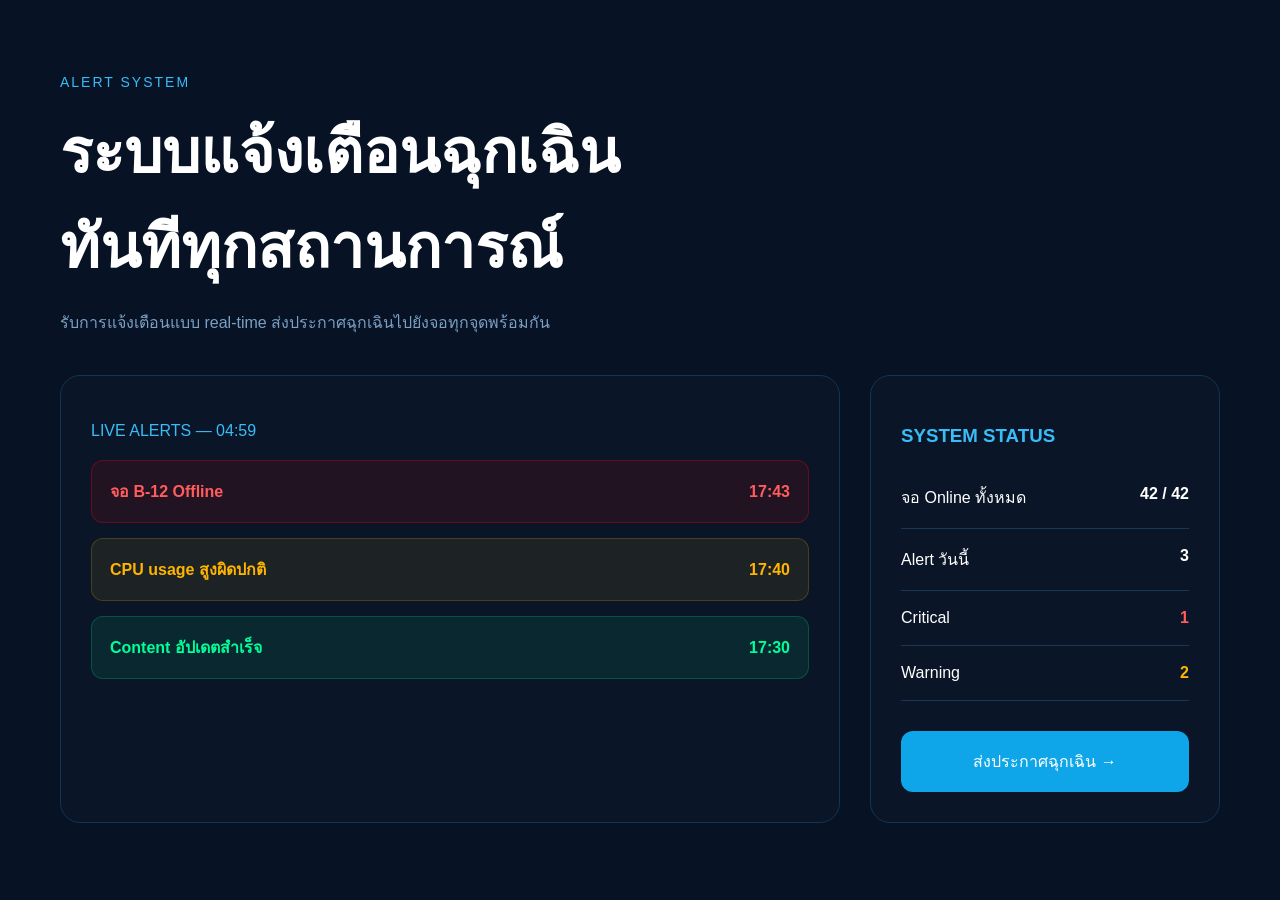
==== index.html @ cc35f0a0 "first commit" ====
<!DOCTYPE html>
<html lang="th">
<head>
  <meta charset="UTF-8">
  <meta name="viewport" content="width=device-width, initial-scale=1.0">
  <title>Alert System</title>

  <link rel="stylesheet" href="style.css">
</head>
<body>

<section class="alert-section">

  <div class="title-area">
    <p class="mini-title">ALERT SYSTEM</p>

    <h1>
      ระบบแจ้งเตือนฉุกเฉิน<br>
      ทันทีทุกสถานการณ์
    </h1>

    <p class="sub">
      รับการแจ้งเตือนแบบ real-time
      ส่งประกาศฉุกเฉินไปยังจอทุกจุดพร้อมกัน
    </p>
  </div>

  <div class="alert-box">

    <!-- LEFT -->
    <div class="left">

      <p class="live">LIVE ALERTS — <span id="time"></span></p>

      <div id="alerts"></div>

    </div>

    <!-- RIGHT -->
    <div class="right">

      <h3>SYSTEM STATUS</h3>

      <div class="status-row">
        <span>จอ Online ทั้งหมด</span>
        <b>42 / 42</b>
      </div>

      <div class="status-row">
        <span>Alert วันนี้</span>
        <b id="count">0</b>
      </div>

      <div class="status-row">
        <span>Critical</span>
        <b class="red">1</b>
      </div>

      <div class="status-row">
        <span>Warning</span>
        <b class="yellow">2</b>
      </div>

      <button class="btn">
        ส่งประกาศฉุกเฉิน →
      </button>

    </div>

  </div>

</section>

<script src="script.js"></script>

</body>
</html>
---- style.css ----
body{
  margin:0;
  font-family:sans-serif;
  background:#071224;
  color:white;
}

.alert-section{
  padding:60px;
}

.mini-title{
  color:#38bdf8;
  letter-spacing:2px;
  font-size:14px;
}

h1{
  font-size:60px;
  margin:10px 0;
}

.sub{
  color:#7aa0c4;
  max-width:600px;
}

.alert-box{
  margin-top:40px;
  display:grid;
  grid-template-columns:1fr 350px;
  gap:30px;
}

.left,
.right{
  background:#0a1628;
  border:1px solid #123456;
  border-radius:20px;
  padding:30px;
}

.live{
  color:#38bdf8;
  margin-bottom:20px;
}

.alert-item{
  padding:18px;
  border-radius:12px;
  margin-bottom:15px;
  display:flex;
  justify-content:space-between;
  align-items:center;
  font-weight:bold;
}

.red-alert{
  background:rgba(255,0,0,0.1);
  border:1px solid rgba(255,0,0,0.3);
  color:#ff5c5c;
}

.yellow-alert{
  background:rgba(255,180,0,0.08);
  border:1px solid rgba(255,180,0,0.2);
  color:#ffb400;
}

.green-alert{
  background:rgba(0,255,136,0.08);
  border:1px solid rgba(0,255,136,0.2);
  color:#00ff99;
}

.status-row{
  display:flex;
  justify-content:space-between;
  padding:18px 0;
  border-bottom:1px solid #1d3557;
}

.right h3{
  color:#38bdf8;
  margin-bottom:20px;
}

.red{
  color:#ff5c5c;
}

.yellow{
  color:#ffb400;
}

.btn{
  width:100%;
  margin-top:30px;
  padding:18px;
  background:#0ea5e9;
  border:none;
  border-radius:12px;
  color:white;
  font-size:16px;
  cursor:pointer;
}

.btn:hover{
  background:#38bdf8;
}
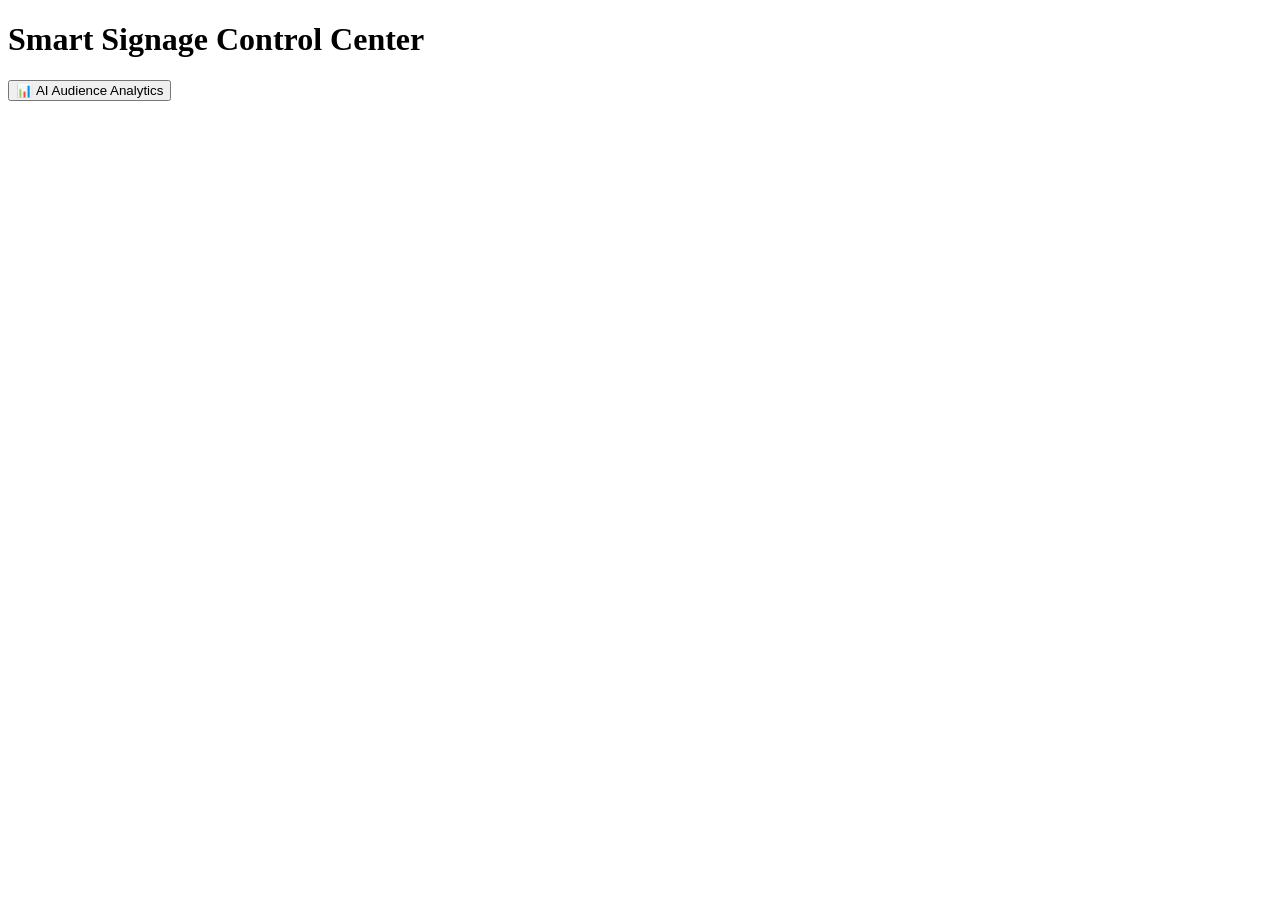
==== commit 1d6ea0b9: "update homepage to control center" ====
--- a/index.html
+++ b/index.html
@@ -1,77 +1,17 @@
 <!DOCTYPE html>
-<html lang="th">
+<html lang="en">
 <head>
   <meta charset="UTF-8">
-  <meta name="viewport" content="width=device-width, initial-scale=1.0">
-  <title>Alert System</title>
+  <title>Smart Signage</title>
+</head>
 
-  <link rel="stylesheet" href="style.css">
-</head>
 <body>
 
-<section class="alert-section">
+  <h1>Smart Signage Control Center</h1>
 
-  <div class="title-area">
-    <p class="mini-title">ALERT SYSTEM</p>
-
-    <h1>
-      ระบบแจ้งเตือนฉุกเฉิน<br>
-      ทันทีทุกสถานการณ์
-    </h1>
-
-    <p class="sub">
-      รับการแจ้งเตือนแบบ real-time
-      ส่งประกาศฉุกเฉินไปยังจอทุกจุดพร้อมกัน
-    </p>
-  </div>
-
-  <div class="alert-box">
-
-    <!-- LEFT -->
-    <div class="left">
-
-      <p class="live">LIVE ALERTS — <span id="time"></span></p>
-
-      <div id="alerts"></div>
-
-    </div>
-
-    <!-- RIGHT -->
-    <div class="right">
-
-      <h3>SYSTEM STATUS</h3>
-
-      <div class="status-row">
-        <span>จอ Online ทั้งหมด</span>
-        <b>42 / 42</b>
-      </div>
-
-      <div class="status-row">
-        <span>Alert วันนี้</span>
-        <b id="count">0</b>
-      </div>
-
-      <div class="status-row">
-        <span>Critical</span>
-        <b class="red">1</b>
-      </div>
-
-      <div class="status-row">
-        <span>Warning</span>
-        <b class="yellow">2</b>
-      </div>
-
-      <button class="btn">
-        ส่งประกาศฉุกเฉิน →
-      </button>
-
-    </div>
-
-  </div>
-
-</section>
-
-<script src="script.js"></script>
+  <a href="analytics.html">
+    <button>📊 AI Audience Analytics</button>
+  </a>
 
 </body>
 </html>
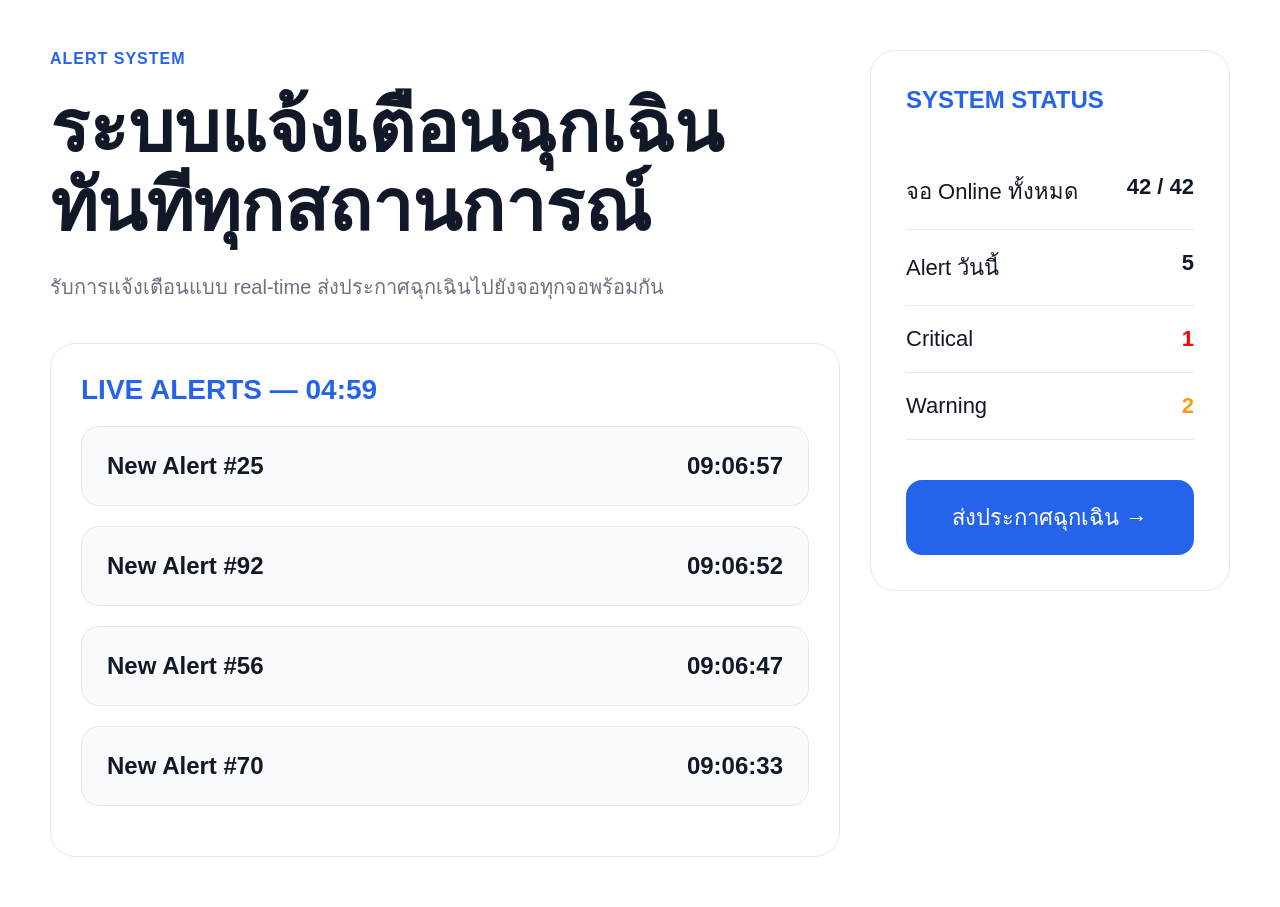
==== commit 20abb392: "smart signage dashboard" ====
--- a/index.html
+++ b/index.html
@@ -1,17 +1,99 @@
+<!-- index.html -->
 <!DOCTYPE html>
-<html lang="en">
+<html lang="th">
 <head>
-  <meta charset="UTF-8">
-  <title>Smart Signage</title>
+  <meta charset="UTF-8" />
+  <meta name="viewport" content="width=device-width, initial-scale=1.0"/>
+  <title>Alert System</title>
+
+  <link rel="stylesheet" href="style.css">
 </head>
-
 <body>
 
-  <h1>Smart Signage Control Center</h1>
+  <div class="container">
 
-  <a href="analytics.html">
-    <button>📊 AI Audience Analytics</button>
-  </a>
+    <!-- LEFT -->
+    <div class="left">
+
+      <p class="label">ALERT SYSTEM</p>
+
+      <h1>
+        ระบบแจ้งเตือนฉุกเฉิน <br>
+        ทันทีทุกสถานการณ์
+      </h1>
+
+      <p class="subtitle">
+        รับการแจ้งเตือนแบบ real-time ส่งประกาศฉุกเฉินไปยังจอทุกจอพร้อมกัน
+      </p>
+
+      <div class="alert-card">
+
+        <div class="alert-header">
+          <span>LIVE ALERTS — <span id="clock"></span></span>
+        </div>
+
+        <div id="alertList">
+
+          <div class="alert-item">
+            <span>New Alert #25</span>
+            <span>09:06:57</span>
+          </div>
+
+          <div class="alert-item">
+            <span>New Alert #92</span>
+            <span>09:06:52</span>
+          </div>
+
+          <div class="alert-item">
+            <span>New Alert #56</span>
+            <span>09:06:47</span>
+          </div>
+
+          <div class="alert-item">
+            <span>New Alert #70</span>
+            <span>09:06:33</span>
+          </div>
+
+        </div>
+
+      </div>
+
+    </div>
+
+    <!-- RIGHT -->
+    <div class="right">
+
+      <h2>SYSTEM STATUS</h2>
+
+      <div class="status-item">
+        <span>จอ Online ทั้งหมด</span>
+        <strong>42 / 42</strong>
+      </div>
+
+      <div class="status-item">
+        <span>Alert วันนี้</span>
+        <strong>5</strong>
+      </div>
+
+      <div class="status-item">
+        <span>Critical</span>
+        <strong class="red">1</strong>
+      </div>
+
+      <div class="status-item">
+        <span>Warning</span>
+        <strong class="yellow">2</strong>
+      </div>
+
+      <button onclick="sendEmergency()">
+        ส่งประกาศฉุกเฉิน →
+      </button>
+
+    </div>
+
+  </div>
+
+  <script src="script.js"></script>
 
 </body>
 </html>
--- a/style.css
+++ b/style.css
@@ -0,0 +1,128 @@
+/* style.css */
+
+*{
+  margin:0;
+  padding:0;
+  box-sizing:border-box;
+}
+
+body{
+  font-family: Arial, sans-serif;
+  background:#ffffff;
+  color:#111827;
+}
+
+.container{
+  display:flex;
+  gap:30px;
+  padding:50px;
+}
+
+/* LEFT */
+.left{
+  flex:1;
+}
+
+.label{
+  color:#2563eb;
+  font-weight:bold;
+  margin-bottom:20px;
+  letter-spacing:1px;
+}
+
+h1{
+  font-size:72px;
+  line-height:1.1;
+  margin-bottom:25px;
+}
+
+.subtitle{
+  color:#6b7280;
+  margin-bottom:40px;
+  font-size:20px;
+}
+
+.alert-card{
+  border:1px solid #e5e7eb;
+  border-radius:25px;
+  padding:30px;
+  background:#ffffff;
+}
+
+.alert-header{
+  color:#2563eb;
+  font-weight:bold;
+  margin-bottom:20px;
+  font-size:28px;
+}
+
+.alert-item{
+  display:flex;
+  justify-content:space-between;
+  align-items:center;
+
+  padding:25px;
+  margin-bottom:20px;
+
+  border:1px solid #e5e7eb;
+  border-radius:18px;
+
+  font-size:24px;
+  font-weight:bold;
+
+  background:#f9fafb;
+}
+
+/* RIGHT */
+.right{
+  width:360px;
+
+  border:1px solid #e5e7eb;
+  border-radius:25px;
+
+  padding:35px;
+  height:fit-content;
+}
+
+.right h2{
+  color:#2563eb;
+  margin-bottom:40px;
+}
+
+.status-item{
+  display:flex;
+  justify-content:space-between;
+
+  padding:20px 0;
+  border-bottom:1px solid #e5e7eb;
+
+  font-size:22px;
+}
+
+.red{
+  color:red;
+}
+
+.yellow{
+  color:#f59e0b;
+}
+
+button{
+  width:100%;
+  margin-top:40px;
+
+  padding:20px;
+  border:none;
+  border-radius:16px;
+
+  background:#2563eb;
+  color:white;
+
+  font-size:22px;
+  cursor:pointer;
+  transition:0.3s;
+}
+
+button:hover{
+  background:#1d4ed8;
+}
